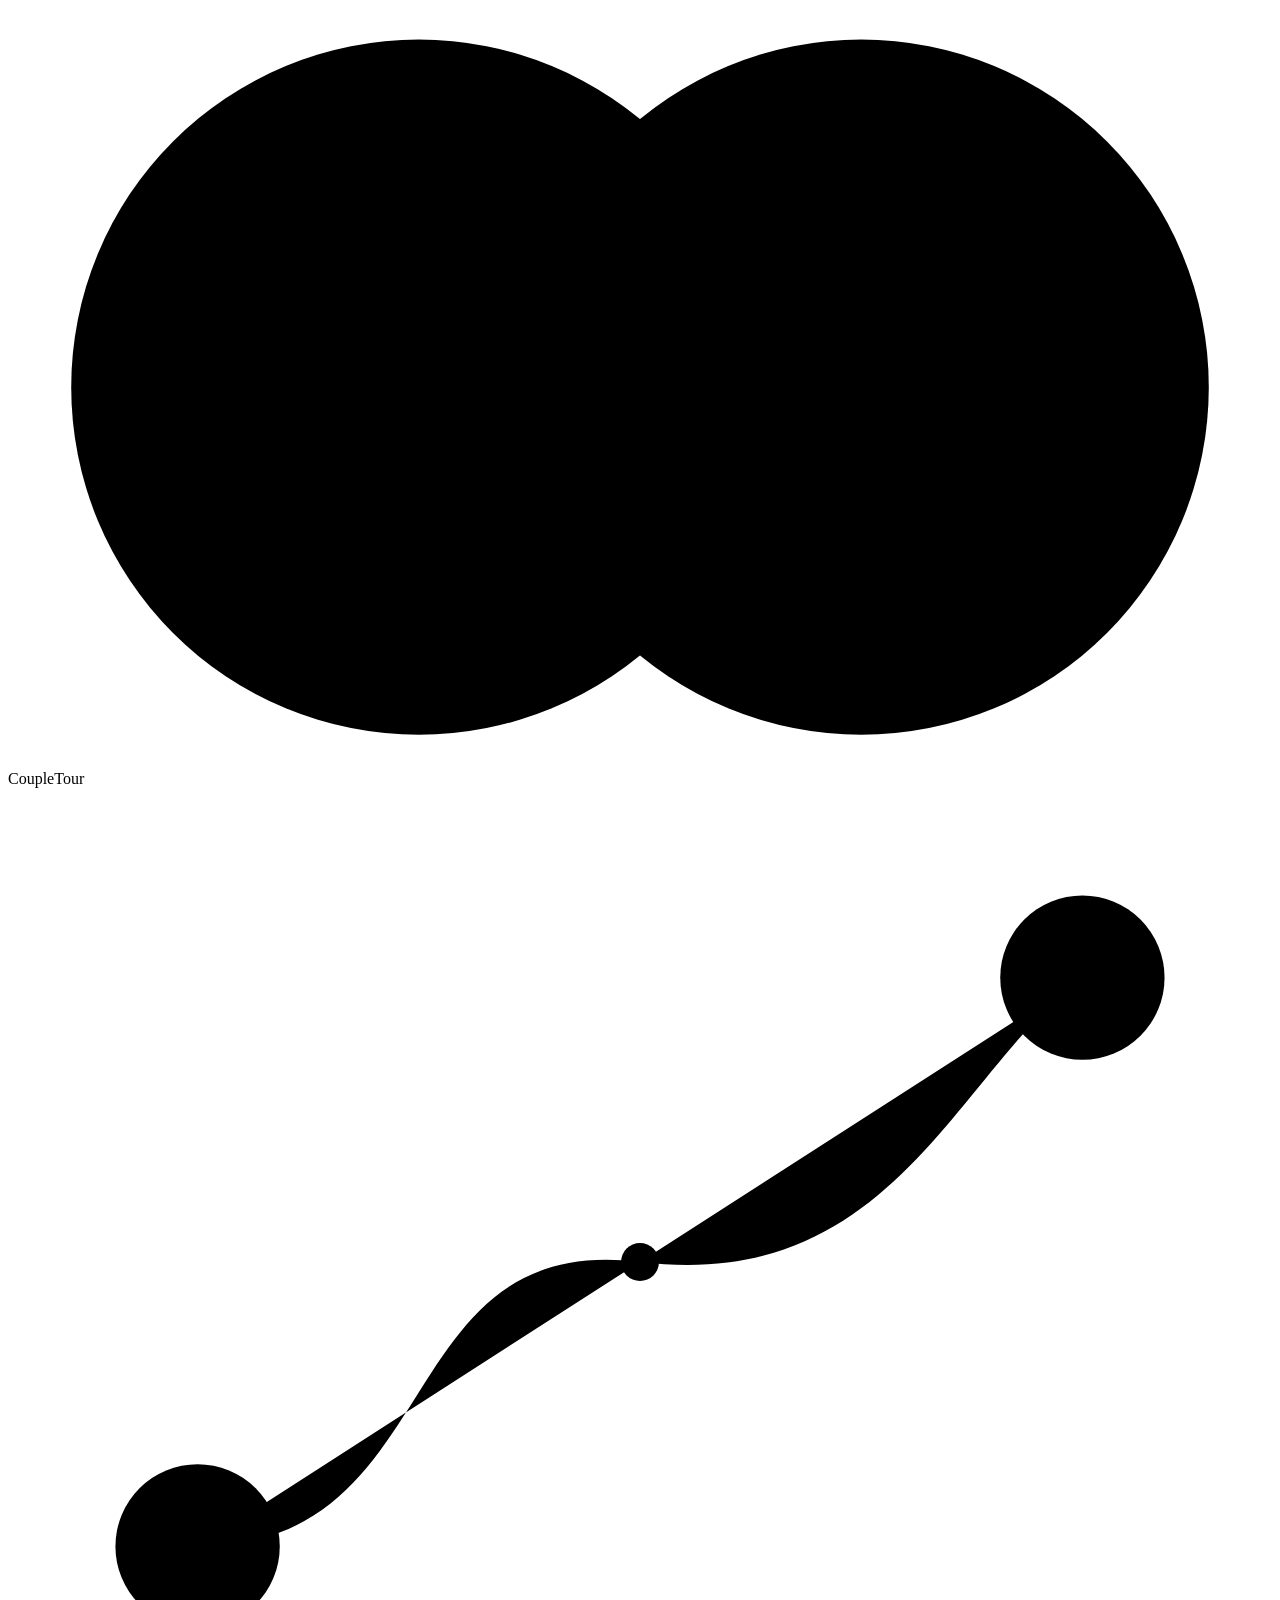
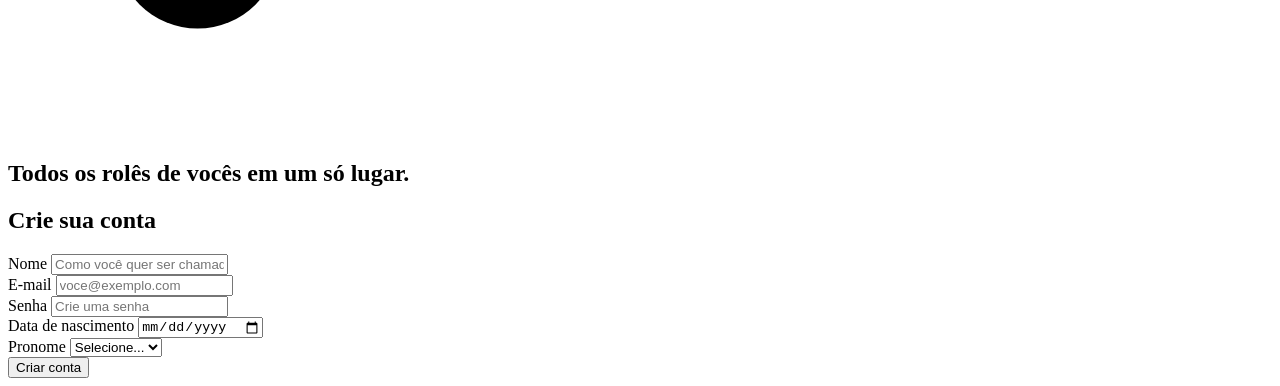
==== src/main/resources/templates/cadastro.html @ 9dcbd259 "feat: implement user registration with database integration" ====
<!DOCTYPE html>
<html lang="pt-BR" xmlns:th="http://www.thymeleaf.org">
<head>
    <meta charset="UTF-8">
    <meta name="viewport" content="width=device-width, initial-scale=1">
    <title>CoupleTour - Cadastro de Usuário</title>

    <link rel="preconnect" href="https://fonts.googleapis.com">
    <link rel="preconnect" href="https://fonts.gstatic.com" crossorigin>
    <link href="https://fonts.googleapis.com/css2?family=Sora:wght@600;700&family=Nunito+Sans:wght@400;600;700&display=swap" rel="stylesheet">
    <link rel="stylesheet" th:href="@{/css/cadastro.css}">
</head>
<body>

<main class="page">

    <aside class="brand">
        <div class="brand-top">
            <svg class="logo-mark" viewBox="0 0 40 24" role="img" aria-label="Duas pessoas vinculadas">
                <circle cx="13" cy="12" r="11" class="ring ring-a"/>
                <circle cx="27" cy="12" r="11" class="ring ring-b"/>
            </svg>
            <span class="logo-text">CoupleTour</span>
        </div>

        <svg class="route" viewBox="0 0 400 300" aria-hidden="true">
            <path class="route-line" d="M60 240 C140 240, 120 140, 200 150 S300 90, 340 60"/>
            <circle class="stop" cx="200" cy="150" r="6"/>

            <g class="pin pin-a">
                <circle cx="60" cy="240" r="26" class="halo"/>
                <circle cx="60" cy="240" r="14" class="dot"/>
                <circle cx="60" cy="240" r="5" class="core"/>
            </g>
            <g class="pin pin-b">
                <circle cx="340" cy="60" r="26" class="halo"/>
                <circle cx="340" cy="60" r="14" class="dot"/>
                <circle cx="340" cy="60" r="5" class="core"/>
            </g>
        </svg>

        <div class="brand-bottom">
            <h2>Todos os rolês de vocês em um só lugar.</h2>
        </div>
    </aside>

    <section class="card">
        <header class="card-header">
            <h1>Crie sua conta</h1>
        </header>

        <div th:if="${sucesso}" class="success" role="status" th:text="${sucesso}"></div>

        <form th:action="@{/cadastro}" th:object="${usuario}" method="post">

            <div class="form-group">
                <label for="nome">Nome</label>
                <input type="text" id="nome" th:field="*{nome}"
                       th:classappend="${#fields.hasErrors('nome')} ? 'invalid'"
                       placeholder="Como você quer ser chamado(a)"
                       autocomplete="name" required />
                <div class="error" th:if="${#fields.hasErrors('nome')}" th:errors="*{nome}"></div>
            </div>

            <div class="form-group">
                <label for="email">E-mail</label>
                <input type="email" id="email" th:field="*{email}"
                       th:classappend="${#fields.hasErrors('email')} ? 'invalid'"
                       placeholder="voce@exemplo.com"
                       autocomplete="email" required />
                <div class="error" th:if="${#fields.hasErrors('email')}" th:errors="*{email}"></div>
            </div>

            <div class="form-group">
                <label for="senha">Senha</label>
                <input type="password" id="senha" th:field="*{senha}"
                       th:classappend="${#fields.hasErrors('senha')} ? 'invalid'"
                       placeholder="Crie uma senha"
                       autocomplete="new-password" required />
                <div class="error" th:if="${#fields.hasErrors('senha')}" th:errors="*{senha}"></div>
            </div>

            <div class="row">
                <div class="form-group">
                    <label for="dataNascimento">Data de nascimento</label>
                    <input type="date" id="dataNascimento" th:field="*{dataNascimento}"
                           th:classappend="${#fields.hasErrors('dataNascimento')} ? 'invalid'"
                           autocomplete="bday" required />
                    <div class="error" th:if="${#fields.hasErrors('dataNascimento')}" th:errors="*{dataNascimento}"></div>
                </div>

                <div class="form-group">
                    <label for="pronomeId">Pronome</label>
                    <select id="pronomeId" th:field="*{pronomeId}"
                            th:classappend="${#fields.hasErrors('pronomeId')} ? 'invalid'"
                            required>
                        <option value="">Selecione...</option>
                        <option th:each="p : ${pronomesList}"
                                th:value="${p.id}"
                                th:text="${p.textoExibicao}">
                        </option>
                    </select>
                    <div class="error" th:if="${#fields.hasErrors('pronomeId')}" th:errors="*{pronomeId}"></div>
                </div>
            </div>

            <button type="submit">Criar conta</button>
        </form>
    </section>

</main>

</body>
</html>
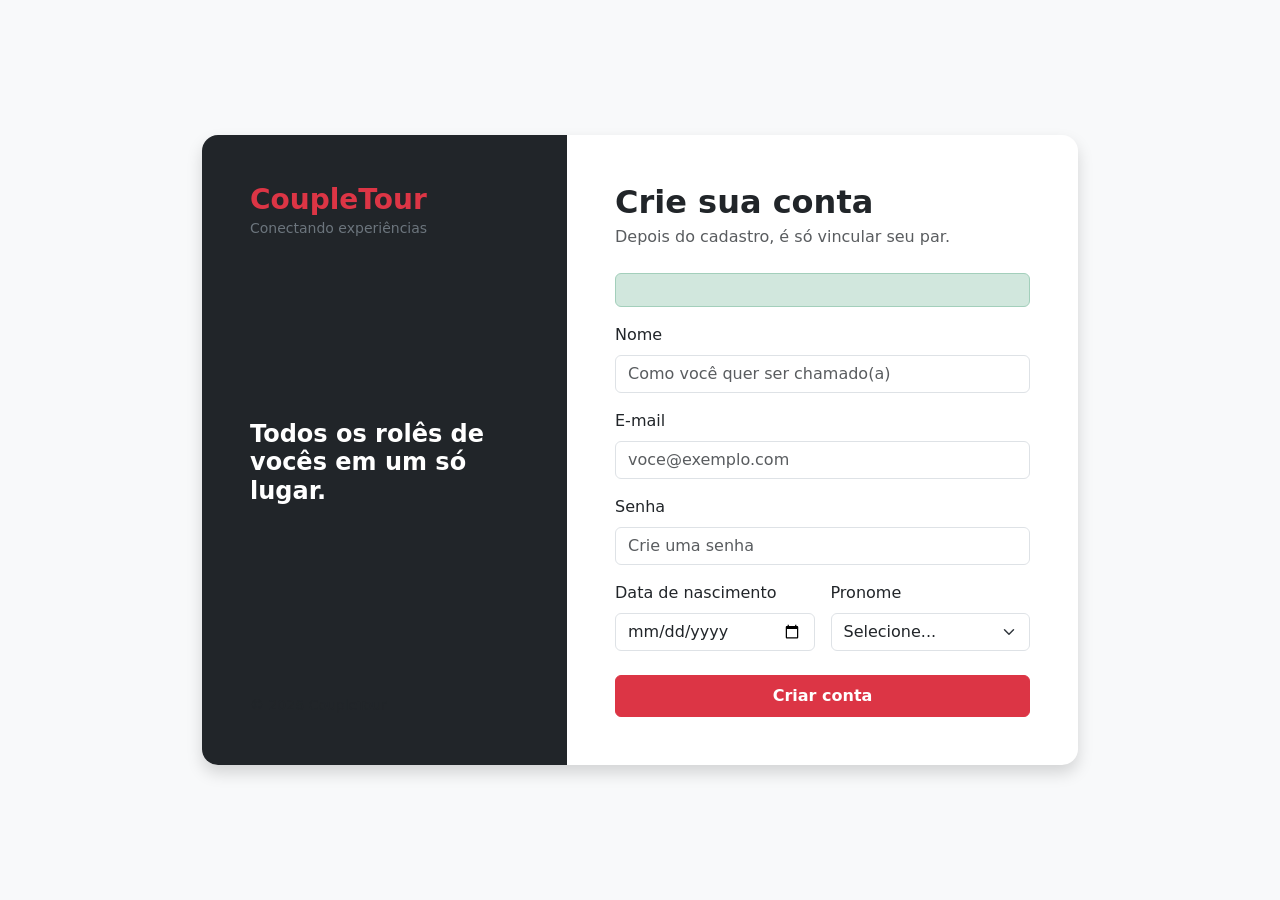
==== commit 2d9d622a: "refac: refeac pure css to bootstrap" ====
--- a/src/main/resources/templates/cadastro.html
+++ b/src/main/resources/templates/cadastro.html
@@ -4,111 +4,94 @@
     <meta charset="UTF-8">
     <meta name="viewport" content="width=device-width, initial-scale=1">
     <title>CoupleTour - Cadastro de Usuário</title>
+    <link href="https://cdn.jsdelivr.net/npm/bootstrap@5.3.3/dist/css/bootstrap.min.css" rel="stylesheet" integrity="sha384-QWTKZyjpPEjISv5WaRU9OFeRpok6YctnYmDr5pNlyT2bRjXh0JMhjY6hW+ALEwIH" crossorigin="anonymous">
+</head>
+<body class="bg-light min-vh-100 d-flex align-items-center justify-content-center py-4">
 
-    <link rel="preconnect" href="https://fonts.googleapis.com">
-    <link rel="preconnect" href="https://fonts.gstatic.com" crossorigin>
-    <link href="https://fonts.googleapis.com/css2?family=Sora:wght@600;700&family=Nunito+Sans:wght@400;600;700&display=swap" rel="stylesheet">
-    <link rel="stylesheet" th:href="@{/css/cadastro.css}">
-</head>
-<body>
-
-<main class="page">
-
-    <aside class="brand">
-        <div class="brand-top">
-            <svg class="logo-mark" viewBox="0 0 40 24" role="img" aria-label="Duas pessoas vinculadas">
-                <circle cx="13" cy="12" r="11" class="ring ring-a"/>
-                <circle cx="27" cy="12" r="11" class="ring ring-b"/>
-            </svg>
-            <span class="logo-text">CoupleTour</span>
+<main class="container" style="max-width: 900px;">
+    <div class="row g-0 shadow rounded-4 overflow-hidden bg-white">
+        
+        <div class="col-md-5 bg-dark text-white p-5 d-flex flex-column justify-content-between">
+            <div>
+                <h3 class="fw-bold text-danger mb-0">CoupleTour</h3>
+                <small class="text-secondary">Conectando experiências</small>
+            </div>
+            <div class="my-4">
+                <h4 class="fw-semibold">Todos os rolês de vocês em um só lugar.</h4>
+            </div>
+            <div>
+                <small class="text-muted">&copy; 2026 CoupleTour</small>
+            </div>
         </div>
 
-        <svg class="route" viewBox="0 0 400 300" aria-hidden="true">
-            <path class="route-line" d="M60 240 C140 240, 120 140, 200 150 S300 90, 340 60"/>
-            <circle class="stop" cx="200" cy="150" r="6"/>
+        <div class="col-md-7 p-4 p-md-5">
+            <h2 class="fw-bold mb-1">Crie sua conta</h2>
+            <p class="text-muted mb-4">Depois do cadastro, é só vincular seu par.</p>
 
-            <g class="pin pin-a">
-                <circle cx="60" cy="240" r="26" class="halo"/>
-                <circle cx="60" cy="240" r="14" class="dot"/>
-                <circle cx="60" cy="240" r="5" class="core"/>
-            </g>
-            <g class="pin pin-b">
-                <circle cx="340" cy="60" r="26" class="halo"/>
-                <circle cx="340" cy="60" r="14" class="dot"/>
-                <circle cx="340" cy="60" r="5" class="core"/>
-            </g>
-        </svg>
+            <div th:if="${sucesso}" class="alert alert-success" role="alert" th:text="${sucesso}"></div>
 
-        <div class="brand-bottom">
-            <h2>Todos os rolês de vocês em um só lugar.</h2>
-        </div>
-    </aside>
+            <form th:action="@{/cadastro}" th:object="${usuario}" method="post" novalidate>
 
-    <section class="card">
-        <header class="card-header">
-            <h1>Crie sua conta</h1>
-        </header>
-
-        <div th:if="${sucesso}" class="success" role="status" th:text="${sucesso}"></div>
-
-        <form th:action="@{/cadastro}" th:object="${usuario}" method="post">
-
-            <div class="form-group">
-                <label for="nome">Nome</label>
-                <input type="text" id="nome" th:field="*{nome}"
-                       th:classappend="${#fields.hasErrors('nome')} ? 'invalid'"
-                       placeholder="Como você quer ser chamado(a)"
-                       autocomplete="name" required />
-                <div class="error" th:if="${#fields.hasErrors('nome')}" th:errors="*{nome}"></div>
-            </div>
-
-            <div class="form-group">
-                <label for="email">E-mail</label>
-                <input type="email" id="email" th:field="*{email}"
-                       th:classappend="${#fields.hasErrors('email')} ? 'invalid'"
-                       placeholder="voce@exemplo.com"
-                       autocomplete="email" required />
-                <div class="error" th:if="${#fields.hasErrors('email')}" th:errors="*{email}"></div>
-            </div>
-
-            <div class="form-group">
-                <label for="senha">Senha</label>
-                <input type="password" id="senha" th:field="*{senha}"
-                       th:classappend="${#fields.hasErrors('senha')} ? 'invalid'"
-                       placeholder="Crie uma senha"
-                       autocomplete="new-password" required />
-                <div class="error" th:if="${#fields.hasErrors('senha')}" th:errors="*{senha}"></div>
-            </div>
-
-            <div class="row">
-                <div class="form-group">
-                    <label for="dataNascimento">Data de nascimento</label>
-                    <input type="date" id="dataNascimento" th:field="*{dataNascimento}"
-                           th:classappend="${#fields.hasErrors('dataNascimento')} ? 'invalid'"
-                           autocomplete="bday" required />
-                    <div class="error" th:if="${#fields.hasErrors('dataNascimento')}" th:errors="*{dataNascimento}"></div>
+                <div class="mb-3">
+                    <label for="nome" class="form-label font-weight-bold">Nome</label>
+                    <input type="text" id="nome" th:field="*{nome}"
+                           class="form-control"
+                           th:classappend="${#fields.hasErrors('nome')} ? 'is-invalid'"
+                           placeholder="Como você quer ser chamado(a)" required />
+                    <div class="invalid-feedback" th:if="${#fields.hasErrors('nome')}" th:errors="*{nome}"></div>
                 </div>
 
-                <div class="form-group">
-                    <label for="pronomeId">Pronome</label>
-                    <select id="pronomeId" th:field="*{pronomeId}"
-                            th:classappend="${#fields.hasErrors('pronomeId')} ? 'invalid'"
-                            required>
-                        <option value="">Selecione...</option>
-                        <option th:each="p : ${pronomesList}"
-                                th:value="${p.id}"
-                                th:text="${p.textoExibicao}">
-                        </option>
-                    </select>
-                    <div class="error" th:if="${#fields.hasErrors('pronomeId')}" th:errors="*{pronomeId}"></div>
+                <div class="mb-3">
+                    <label for="email" class="form-label">E-mail</label>
+                    <input type="email" id="email" th:field="*{email}"
+                           class="form-control"
+                           th:classappend="${#fields.hasErrors('email')} ? 'is-invalid'"
+                           placeholder="voce@exemplo.com" required />
+                    <div class="invalid-feedback" th:if="${#fields.hasErrors('email')}" th:errors="*{email}"></div>
                 </div>
-            </div>
 
-            <button type="submit">Criar conta</button>
-        </form>
-    </section>
+                <div class="mb-3">
+                    <label for="senha" class="form-label">Senha</label>
+                    <input type="password" id="senha" th:field="*{senha}"
+                           class="form-control"
+                           th:classappend="${#fields.hasErrors('senha')} ? 'is-invalid'"
+                           placeholder="Crie uma senha" required />
+                    <div class="invalid-feedback" th:if="${#fields.hasErrors('senha')}" th:errors="*{senha}"></div>
+                </div>
 
+                <div class="row g-3 mb-4">
+                    <div class="col-md-6">
+                        <label for="dataNascimento" class="form-label">Data de nascimento</label>
+                        <input type="date" id="dataNascimento" th:field="*{dataNascimento}"
+                               class="form-control"
+                               th:classappend="${#fields.hasErrors('dataNascimento')} ? 'is-invalid'"
+                               required />
+                        <div class="invalid-feedback" th:if="${#fields.hasErrors('dataNascimento')}" th:errors="*{dataNascimento}"></div>
+                    </div>
+
+                    <div class="col-md-6">
+                        <label for="pronomeId" class="form-label">Pronome</label>
+                        <select id="pronomeId" th:field="*{pronomeId}"
+                                class="form-select"
+                                th:classappend="${#fields.hasErrors('pronomeId')} ? 'is-invalid'"
+                                required>
+                            <option value="">Selecione...</option>
+                            <option th:each="p : ${pronomesList}"
+                                    th:value="${p.id}"
+                                    th:text="${p.textoExibicao}">
+                            </option>
+                        </select>
+                        <div class="invalid-feedback" th:if="${#fields.hasErrors('pronomeId')}" th:errors="*{pronomeId}"></div>
+                    </div>
+                </div>
+
+                <button type="submit" class="btn btn-danger w-100 py-2 fw-bold">Criar conta</button>
+            </form>
+        </div>
+
+    </div>
 </main>
 
+<script src="https://cdn.jsdelivr.net/npm/bootstrap@5.3.3/dist/js/bootstrap.bundle.min.js" integrity="sha384-YvpcrYf0tY3lHB60NNkmXc5s9fDVZLESaAA55NDzOxhy9GkcIdslK1eN7N6jIeHz" crossorigin="anonymous"></script>
 </body>
 </html>
